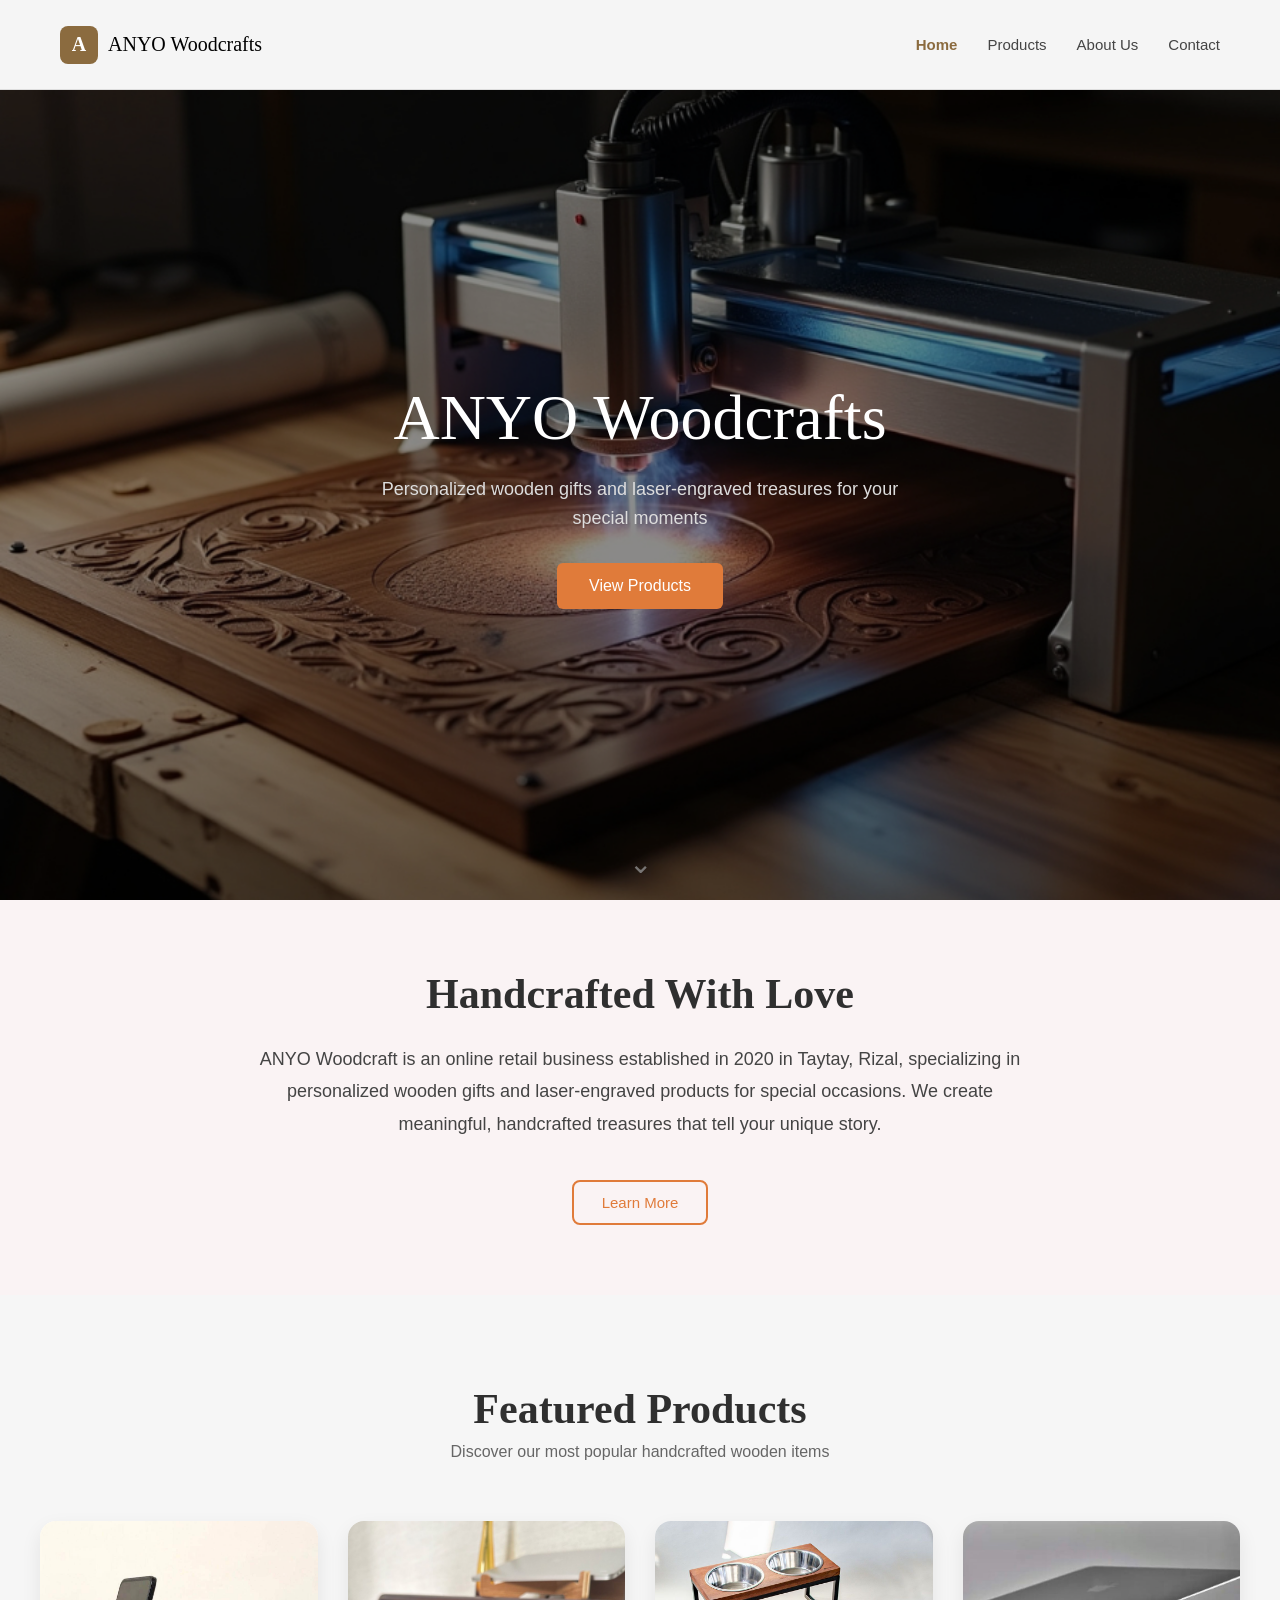
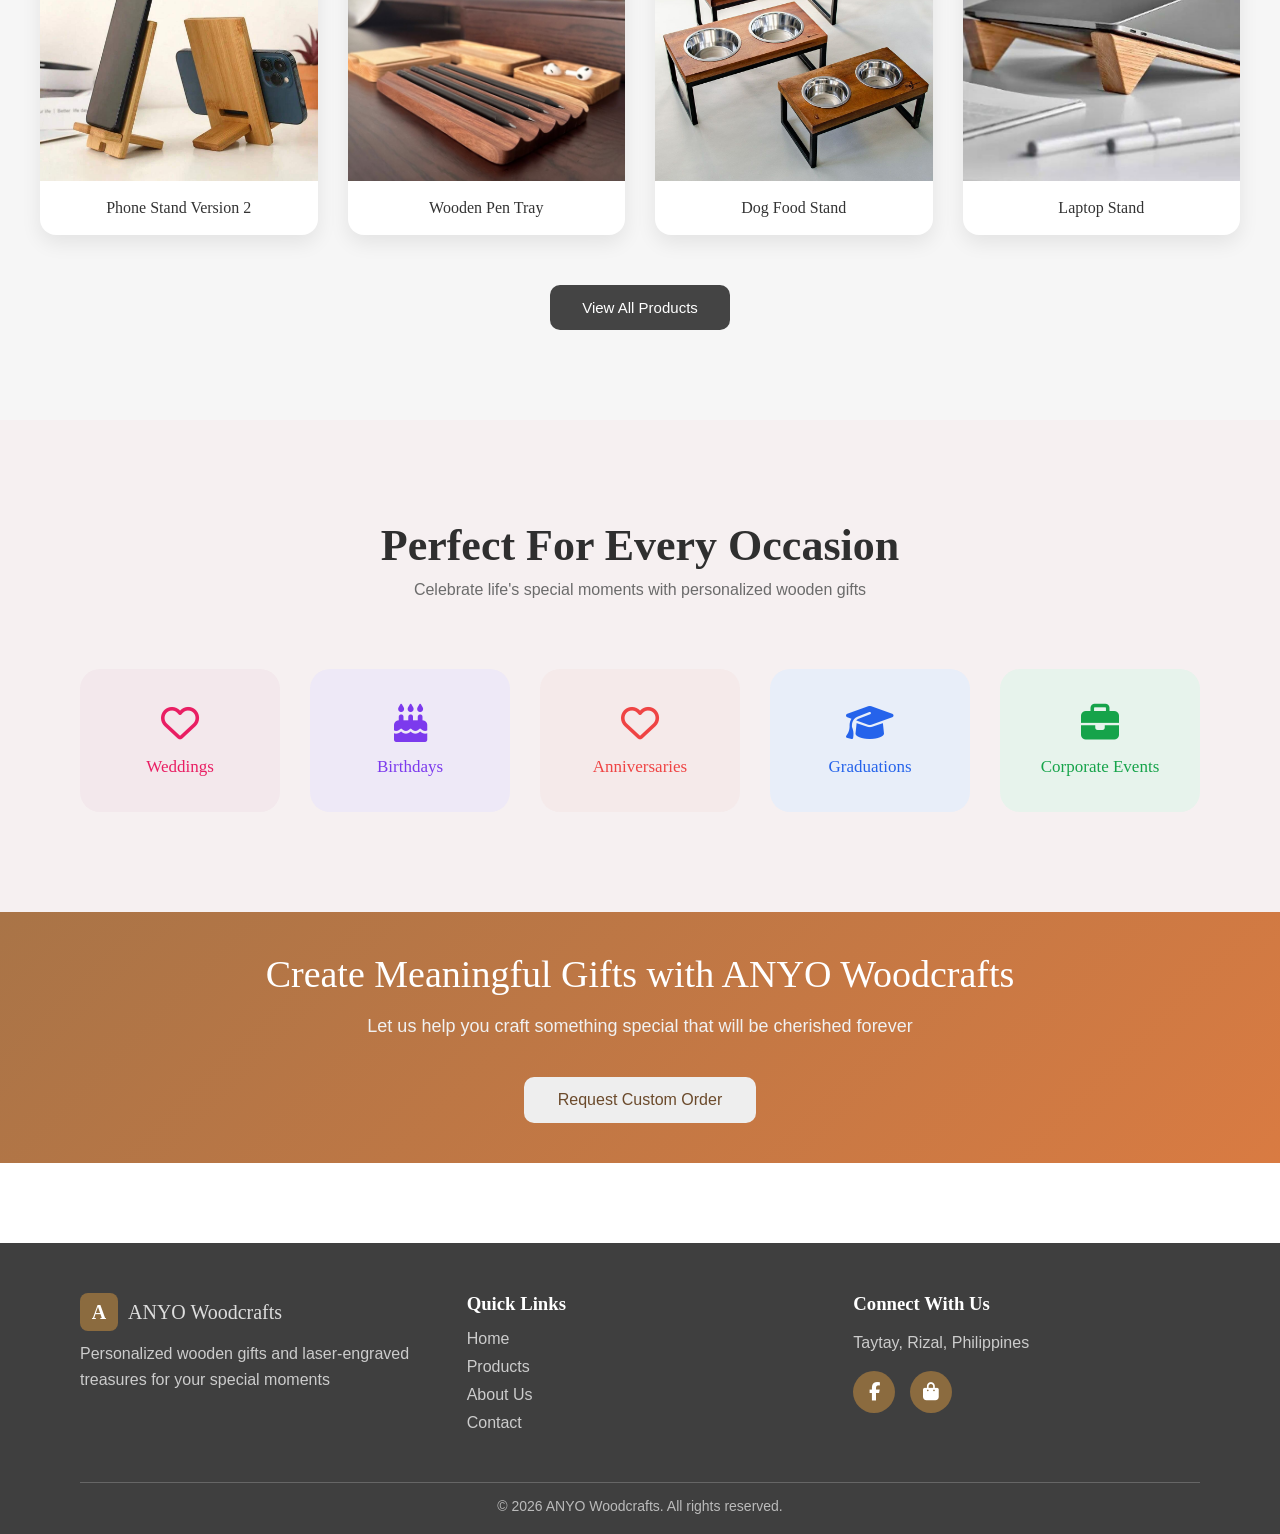
==== index.html @ 1329b44c "Add files via upload" ====
<!DOCTYPE html>
<html lang="en">
<head>
  <meta charset="UTF-8">
  <meta name="viewport" content="width=device-width, initial-scale=1.0">
  <link rel="stylesheet" href="https://cdnjs.cloudflare.com/ajax/libs/font-awesome/6.5.0/css/all.min.css">
  <link rel="stylesheet" href="navfoot.css">
  <link rel="stylesheet" href="index.css">
  <title>ANYO Woodcrafts</title>
</head>
<body>

<header class="navbar">
  <div class="logo">
    <div class="logo-icon">A</div>
    <span>ANYO Woodcrafts</span>
  </div>

  <ul class="nav-links">
    <li><a href="index.html" class="active">Home</a></li>
    <li><a href="products.html">Products</a></li>
    <li><a href="about.html">About Us</a></li>
    <li><a href="contact.html">Contact</a></li>
  </ul>
</header>

<section class="hero">
  <div class="hero-slider">
    <img src="IMAGES/Choosing-the-Right-Wood-for-Laser-Engraving.jpg" class="slide active">
    <img src="IMAGES/HERO11.jpg" class="slide">
    <img src="IMAGES/HERO12.jpg" class="slide">
    <img src="IMAGES/HERO13.jpg" class="slide">
    <img src="IMAGES/HERO14.jpg" class="slide">
  </div>

  <div class="overlay">
    <div class="hero-text">
      <h1>ANYO Woodcrafts</h1>
      <p>
        Personalized wooden gifts and laser-engraved treasures for your <br>
        special moments
      </p>
      <a href="products.html"><button>View Products</button></a>
    </div>
  </div>
</section>

<section class="about">
  <div class="about-content">
    <h1>Handcrafted With Love</h1>
    <p>
      ANYO Woodcraft is an online retail business established in 2020 in Taytay, Rizal,
      specializing in personalized wooden gifts and laser-engraved products for special occasions.
      We create meaningful, handcrafted treasures that tell your unique story.
    </p>
    <a href="about.html"><button>Learn More</button></a>
  </div>
</section>

<section class="featured">
  <h2>Featured Products</h2>
  <p>Discover our most popular handcrafted wooden items</p>

  <div class="featured-grid">
    <div class="featured-card">
      <img src="IMAGES/PHONESTANDV1.jpg" alt="">
      <h3>Phone Stand Version 2</h3>
    </div>

    <div class="featured-card">
      <img src="IMAGES/PENTRAY.jpg" alt="">
      <h3>Wooden Pen Tray</h3>
    </div>

    <div class="featured-card">
      <img src="IMAGES/DOGFOOD.jpg" alt="">
      <h3>Dog Food Stand</h3>
    </div>

    <div class="featured-card">
      <img src="IMAGES/LAPTOP.jpg" alt="">
      <h3>Laptop Stand</h3>
    </div>
  </div>

  <div class="featured-btn">
    <a href="PRODUCTS.html">
      <a href="products.html"><button>View All Products</button></a>
    </a>
  </div>
</section>

<section class="occasion-section">
  <h1>Perfect For Every Occasion</h1>
  <p>Celebrate life's special moments with personalized wooden gifts</p>

  <div class="card-container">
    <div class="card wedding">
      <i class="fa-regular fa-heart"></i>
      <h3>Weddings</h3>
    </div>

    <div class="card birthday">
      <i class="fa-solid fa-cake-candles"></i>
      <h3>Birthdays</h3>
    </div>

    <div class="card anniversary">
      <i class="fa-regular fa-heart"></i>
      <h3>Anniversaries</h3>
    </div>

    <div class="card graduation">
      <i class="fa-solid fa-graduation-cap"></i>
      <h3>Graduations</h3>
    </div>

    <div class="card corporate">
      <i class="fa-solid fa-briefcase"></i>
      <h3>Corporate Events</h3>
    </div>
  </div>
</section>

<section class="cta">
  <div class="cta-content">
    <h1>Create Meaningful Gifts with ANYO Woodcrafts</h1>
    <p>Let us help you craft something special that will be cherished forever</p>
    <a href="contact.html"><button>Request Custom Order</button></a>
  </div>
</section>

<footer class="footer">
  <div class="footer-container">
    <div class="footer-col">
      <div class="logo">
        <div class="logo-icon">A</div>
        <span>ANYO Woodcrafts</span>
      </div>
      <p>
        Personalized wooden gifts and laser-engraved treasures
        for your special moments
      </p>
    </div>

    <div class="footer-col">
      <h3>Quick Links</h3>
      <ul>
        <li><a href="index.html">Home</a></li>
        <li><a href="products.html">Products</a></li>
        <li><a href="about.html">About Us</a></li>
        <li><a href="contact.html">Contact</a></li>
      </ul>
    </div>

    <div class="footer-col">
      <h3>Connect With Us</h3>
      <p>Taytay, Rizal, Philippines</p>

      <div class="socials">
        <a href="https://www.facebook.com/ANYOwoodcrafts" target="_blank" class="circle"><i class="fab fa-facebook-f"></i></a>
        <a href="https://shopee.ph/anyocrafts?fbclid=IwY2xjawRQF3pleHRuA2FlbQIxMABicmlkETFYaTBBODU1bk9Sb3ZVdkI1c3J0YwZhcHBfaWQQMjIyMDM5MTc4ODIwMDg5MgABHsl7JYpnAag40cT2GtHGNo5ySajaBkRY6E9Uuy6pDcKYGKbPfwhMrb3wucGB_aem_eZ4aCbU_QqYVbQXR5XWzCQ" target="_blank" class="circle"><i class="fas fa-shopping-bag"></i></a>
      </div>
    </div>
  </div>

  <div class="footer-bottom">
    © 2026 ANYO Woodcrafts. All rights reserved.
  </div>
</footer>

<script>
let slides = document.querySelectorAll(".slide");
let index = 0;

function changeSlide() {
  slides[index].classList.remove("active");
  index = (index + 1) % slides.length;
  slides[index].classList.add("active");
}

setInterval(changeSlide, 3000);
</script>

<script>
window.addEventListener("scroll", function () {
  const hero = document.querySelector(".hero");
  let offset = window.scrollY;
  hero.style.backgroundPositionY = offset * 0.5 + "px";
});
</script>

</body>
</html>
---- navfoot.css ----
* {
    margin: 0;
    padding: 0;
    box-sizing: border-box;
    }

    /* BODY */
    body {
    font-family: 'Segoe UI', sans-serif;
    font-family: 'Poppins', sans-serif;

     margin: 0;
  padding-top: 90px;
    }
    h1, h2, h3, h4, h5 {
  font-family: 'Playfair Display', serif;
}

    /*FIXED NAVBAR*/
   .navbar {
  position: fixed;
  top: 0;
  left: 0;
  width: 100%;
  height: 90px; /* fixed height */
  z-index: 1000;

  display: flex;
  justify-content: space-between;
  align-items: center;
  padding: 0 60px; /* remove vertical padding */
  background: #f5f5f5;
  border-bottom: 1px solid #ddd;
}

    /* LOGO */
    .logo {
    display: flex;
    align-items: center;
    gap: 10px;
    font-family: 'Playfair Display', serif;
    font-size: 20px;
    }

    .logo-icon {
    background: #8b6b3f;
    color: #fff;
    width: 38px;
    height: 38px;
    display: flex;
    align-items: center;
    justify-content: center;
    border-radius: 8px;
    font-weight: bold;
    }

    /* NAV LINKS */
    .nav-links {
    list-style: none;
    display: flex;
    gap: 30px;
    }

    .nav-links a {
    text-decoration: none;
    color: #444;
    transition: 0.3s;
    font-size: 15px;
    }

    .nav-links a:hover {
    color: #8b6b3f;
    }

    .nav-links .active {
    color: #8b6b3f;
    font-weight: 600;
    }

    /* SPACER */
    .spacer {
    height: 400px;
    }

    /* FOOTER BASE */
.footer {
  background: #3f3f3f;
  color: #ddd;
  padding: 50px 80px 20px;
}

/* FLEX CONTAINER */
.footer-container {
  display: flex;
  justify-content: space-between;
  gap: 40px;
  flex-wrap: wrap;
}

/* COLUMNS */
.footer-col {
  flex: 1;
  min-width: 250px;
}

.footer-col h3 {
  margin-bottom: 15px;
  color: #fff;
}

.footer-col p {
  margin-top: 10px;
  line-height: 1.6;
  color: #ccc;
}

/* LINKS */
.footer-col ul {
  list-style: none;
  padding: 0;
}

.footer-col ul li {
  margin-bottom: 10px;
}

.footer-col ul li a {
  text-decoration: none;
  color: #ccc;
  transition: 0.3s;
}

.footer-col ul li a:hover {
  color: #fff;
}

/* SOCIAL ICONS */
.socials {
  margin-top: 15px;
  display: flex;
  gap: 15px;
}

.circle {
  width: 42px;
  height: 42px;
  background: #8b6b3f;
  border-radius: 50%;
  display: flex;
  align-items: center;
  justify-content: center;
  color: white;
  font-size: 18px;
  text-decoration: none;
  transition: 0.3s ease;
}

.circle:hover {
  background: #a67c52;
  transform: translateY(-3px);
}

/* IMPORTANT FIX */
.footer-bottom {
  width: 100%;
  text-align: center;
  margin-top: 40px;
  padding-top: 15px;
  border-top: 1px solid #666;
  font-size: 14px;
  color: #bbb;
}
---- index.css ----
/* ===== HERO ===== */
.hero {
  height: calc(100vh - 90px);
  position: relative;
  overflow: hidden;
}

.hero-slider {
  position: absolute;
  inset: 0;
  z-index: 0;
}

.slide {
  position: absolute;
  width: 100%;
  height: 100%;
  object-fit: cover;
  opacity: 0;
  transition: opacity 1s ease-in-out;
}

.slide.active {
  opacity: 1;
}

.overlay {
  position: absolute;
  inset: 0;
  background: rgba(0, 0, 0, 0.45);
  display: flex;
  justify-content: center;
  align-items: center;
  text-align: center;
  z-index: 2;
}

.hero-text {
  color: #fff;
  max-width: 700px;
  padding: 0 20px;
}

.hero-text h1 {
  font-family: 'Playfair Display', serif;
  font-size: 64px;
  font-weight: 500;
  margin-bottom: 20px;
}

.hero-text p {
  font-size: 18px;
  line-height: 1.6;
  color: #ddd;
  margin-bottom: 30px;
}

.hero-text button {
  padding: 14px 32px;
  font-size: 16px;
  border: none;
  border-radius: 6px;
  background-color: #e07b3a;
  color: #fff;
  cursor: pointer;
  transition: 0.3s;
}

.hero-text button:hover {
  background-color: #c9652e;
  transform: translateY(-2px);
}

.hero::after {
  content: "⌄";
  position: absolute;
  bottom: 20px;
  left: 50%;
  transform: translateX(-50%);
  color: white;
  font-size: 28px;
  opacity: 0.8;
}


/* ===== ABOUT ===== */
.about {
  background-color: #FAF3F4;
  padding: 70px 100px;
  text-align: center;
}

.about-content {
  max-width: 800px;
  margin: 0 auto;
}

.about h1 {
  font-family: 'Playfair Display', serif;
  font-size: 42px;
  color: #2f2f2f;
  margin-bottom: 25px;
}

.about p {
  font-size: 18px;
  line-height: 1.8;
  color: #444;
  margin-bottom: 40px;
}

.about button {
  padding: 12px 28px;
  font-size: 15px;
  border-radius: 8px;
  border: 2px solid #e07b3a;
  background: transparent;
  color: #e07b3a;
  cursor: pointer;
  transition: all 0.3s ease;
}

.about button:hover {
  background-color: #e07b3a;
  color: #fff;
}


/* ===== FEATURED ===== */
.featured {
  background: #f6f6f6;
  padding: 90px 40px;
  text-align: center;
}

.featured h2 {
  font-family: 'Playfair Display', serif;
  font-size: 42px;
  color: #2f2f2f;
  margin-bottom: 10px;
}

.featured p {
  color: #666;
  font-size: 16px;
  margin-bottom: 60px;
}

.featured-grid {
  display: grid;
  grid-template-columns: repeat(4, 1fr);
  gap: 30px;
  max-width: 1200px;
  margin: auto;
}

.featured-card {
  background: #fff;
  border-radius: 16px;
  overflow: hidden;
  box-shadow: 0 8px 20px rgba(0,0,0,0.08);
  transition: all 0.3s ease;
  cursor: pointer;
  position: relative;
}

.featured-card:hover {
  transform: translateY(-8px);
}

.featured-card img {
  width: 100%;
  height: 260px;
  object-fit: cover;
  display: block;
}

.featured-card h3 {
  padding: 18px;
  font-size: 16px;
  color: #333;
  font-weight: 500;
}

.featured-btn {
  margin-top: 50px;
}

.featured-btn button {
  padding: 14px 32px;
  border-radius: 10px;
  border: none;
  background: #444;
  color: #fff;
  font-size: 15px;
  cursor: pointer;
  transition: 0.3s;
}

.featured-btn button:hover {
  background: #2f2f2f;
  transform: translateY(-2px);
}

@media (max-width: 1000px) {
  .featured-grid {
    grid-template-columns: repeat(2, 1fr);
  }
}

@media (max-width: 600px) {
  .featured-grid {
    grid-template-columns: 1fr;
  }
}


/* ===== OCCASION ===== */
.occasion-section {
  background: #f6f0f1;
  padding: 100px 20px;
  text-align: center;
}

.occasion-section h1 {
  font-family: 'Playfair Display', serif;
  font-size: 44px;
  color: #2f2f2f;
  margin-bottom: 10px;
}

.occasion-section p {
  color: #6b6b6b;
  font-size: 16px;
  margin-bottom: 70px;
}

.card-container {
  display: flex;
  justify-content: center;
  gap: 30px;
  flex-wrap: wrap;
}

.card {
  width: 200px;
  padding: 35px 20px;
  border-radius: 20px;
  background: #fff;
  transition: 0.3s ease;
}

.card i {
  font-size: 38px;
  margin-bottom: 15px;
}

.card h3 {
  font-size: 17px;
  font-weight: 500;
}

.card:hover {
  transform: translateY(-8px);
}

.wedding { background: #f3e8ec; }
.wedding i,
.wedding h3 { color: #e91e63; }

.birthday { background: #eee9f7; }
.birthday i,
.birthday h3 { color: #7c3aed; }

.anniversary { background: #f5eaea; }
.anniversary i,
.anniversary h3 { color: #ef4444; }

.graduation { background: #e8eef9; }
.graduation i,
.graduation h3 { color: #2563eb; }

.corporate { background: #e7f3ec; }
.corporate i,
.corporate h3 { color: #16a34a; }


/* ===== CTA ===== */
.cta {
  padding: 40px 90px;
  text-align: center;
  background: linear-gradient(135deg, #a97447, #d97b42);
  color: white;
  margin-bottom: 80px;
}

.cta-content {
  max-width: 800px;
  margin: auto;
}

.cta h1 {
  font-family: 'Playfair Display', serif;
  font-size: 38px;
  font-weight: 500;
  margin-bottom: 20px;
}

.cta p {
  font-size: 18px;
  color: #f1f1f1;
  font-weight: 450;
  margin-bottom: 40px;
}

.cta button {
  padding: 14px 34px;
  font-size: 16px;
  border: none;
  border-radius: 10px;
  background: #eee;
  color: #6b4a2b;
  cursor: pointer;
  transition: all 0.3s ease;
}

.cta button:hover {
  background: #fff;
  transform: translateY(-3px);
}
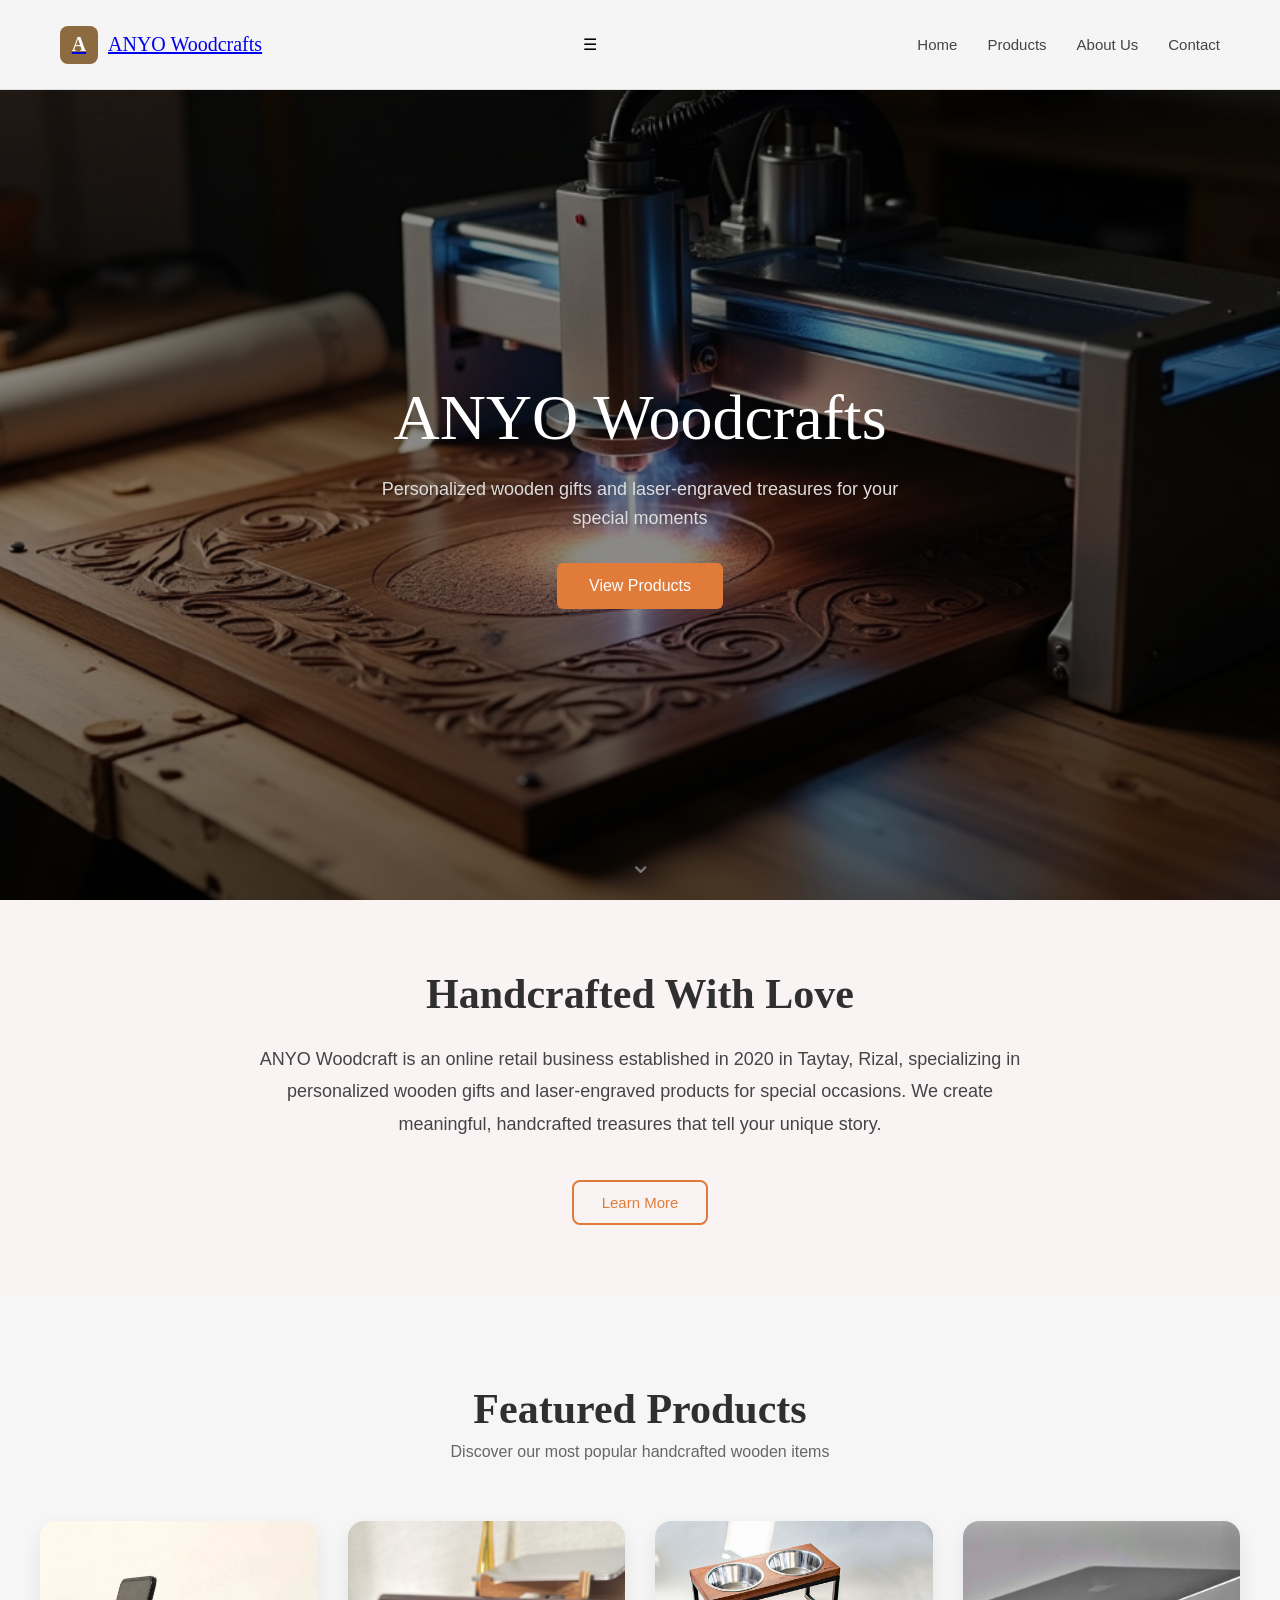
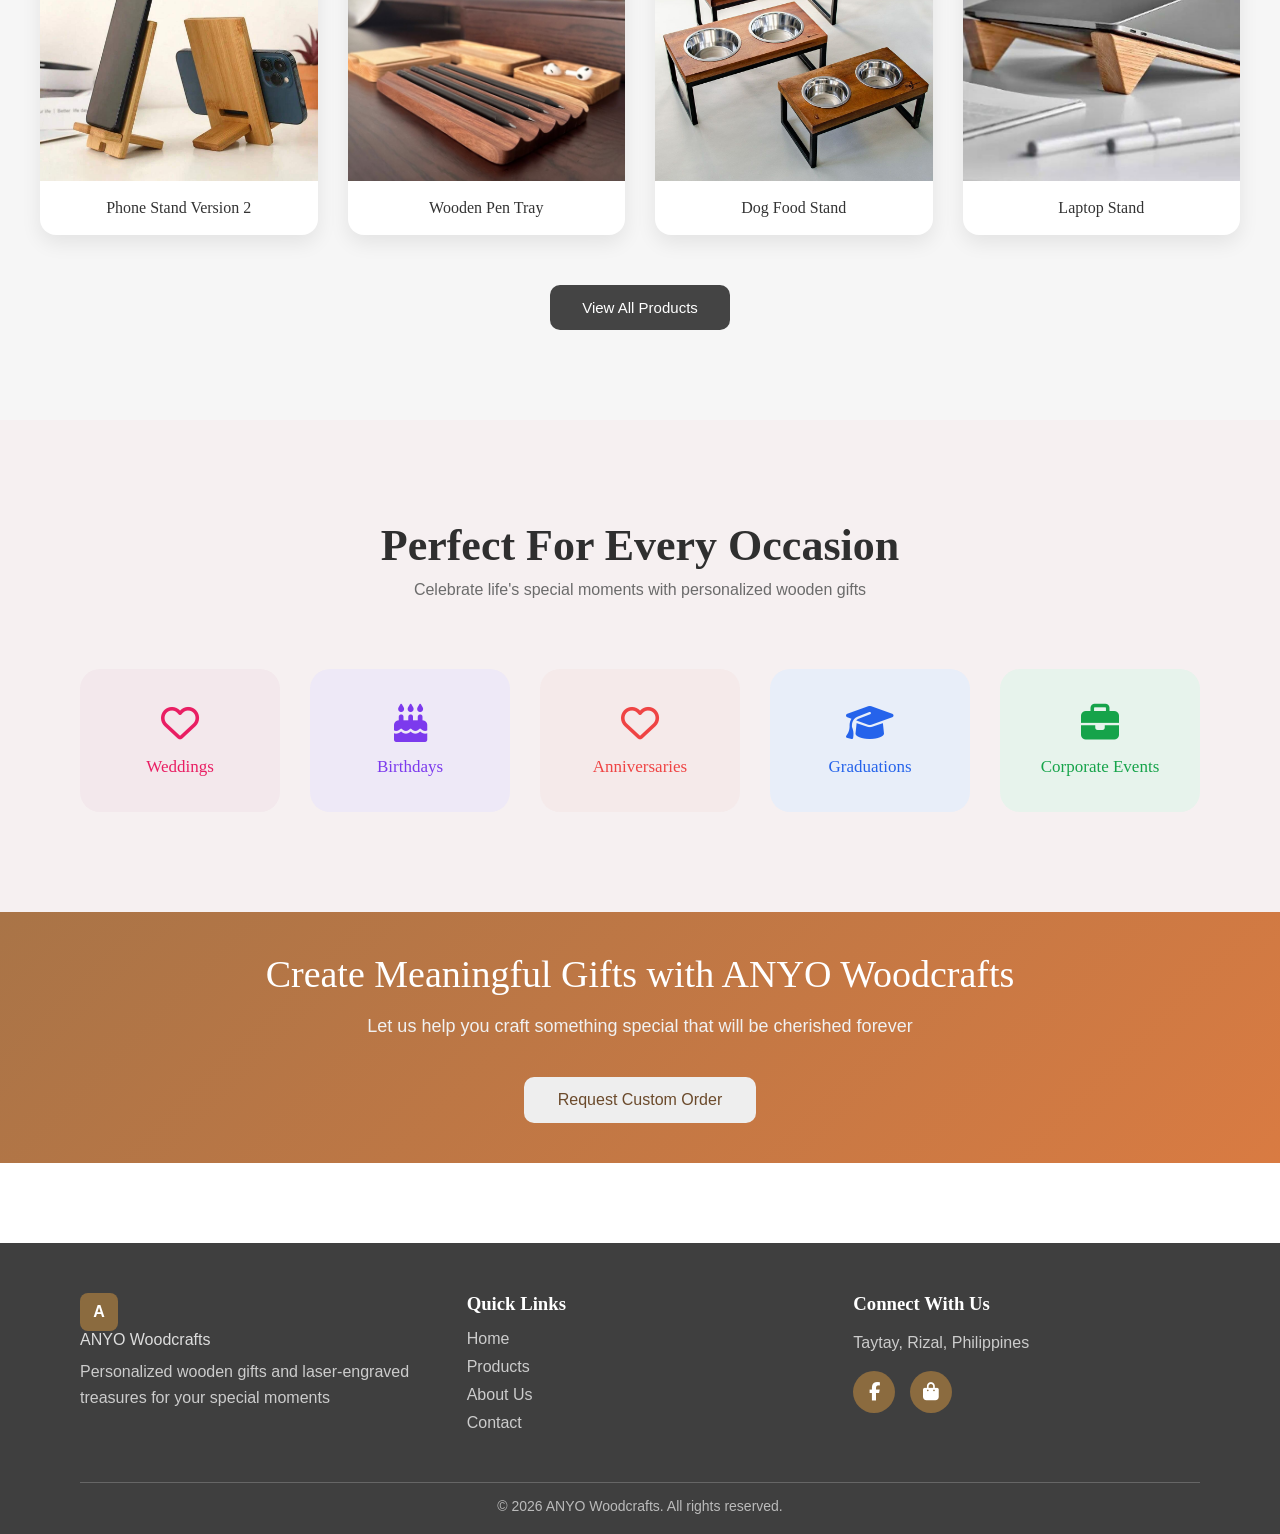
==== commit ea5f5909: "Update index.html" ====
--- a/index.html
+++ b/index.html
@@ -11,13 +11,17 @@
 <body>
 
 <header class="navbar">
-  <div class="logo">
-    <div class="logo-icon">A</div>
-    <span>ANYO Woodcrafts</span>
-  </div>
+  <a href="index.html" class="logo">
+  <div class="logo-icon">A</div>
+  <span>ANYO Woodcrafts</span>
+</a>
 
-  <ul class="nav-links">
-    <li><a href="index.html" class="active">Home</a></li>
+  <div class="menu-toggle" id="menu-toggle">
+  <span id="menu-icon">☰</span>
+</div>
+
+  <ul class="nav-links" id="nav-links">
+    <li><a href="index.html">Home</a></li>
     <li><a href="products.html">Products</a></li>
     <li><a href="about.html">About Us</a></li>
     <li><a href="contact.html">Contact</a></li>
@@ -84,10 +88,8 @@
   </div>
 
   <div class="featured-btn">
-    <a href="PRODUCTS.html">
-      <a href="products.html"><button>View All Products</button></a>
-    </a>
-  </div>
+  <a href="products.html"><button>View All Products</button></a>
+</div>
 </section>
 
 <section class="occasion-section">
@@ -133,10 +135,10 @@
 <footer class="footer">
   <div class="footer-container">
     <div class="footer-col">
-      <div class="logo">
-        <div class="logo-icon">A</div>
-        <span>ANYO Woodcrafts</span>
-      </div>
+      <div class="footer-logo">
+  <div class="logo-icon">A</div>
+  <span>ANYO Woodcrafts</span>
+    </div>
       <p>
         Personalized wooden gifts and laser-engraved treasures
         for your special moments
@@ -190,5 +192,7 @@
 });
 </script>
 
+<script src="script.js"></script>
+
 </body>
-</html>+</html>
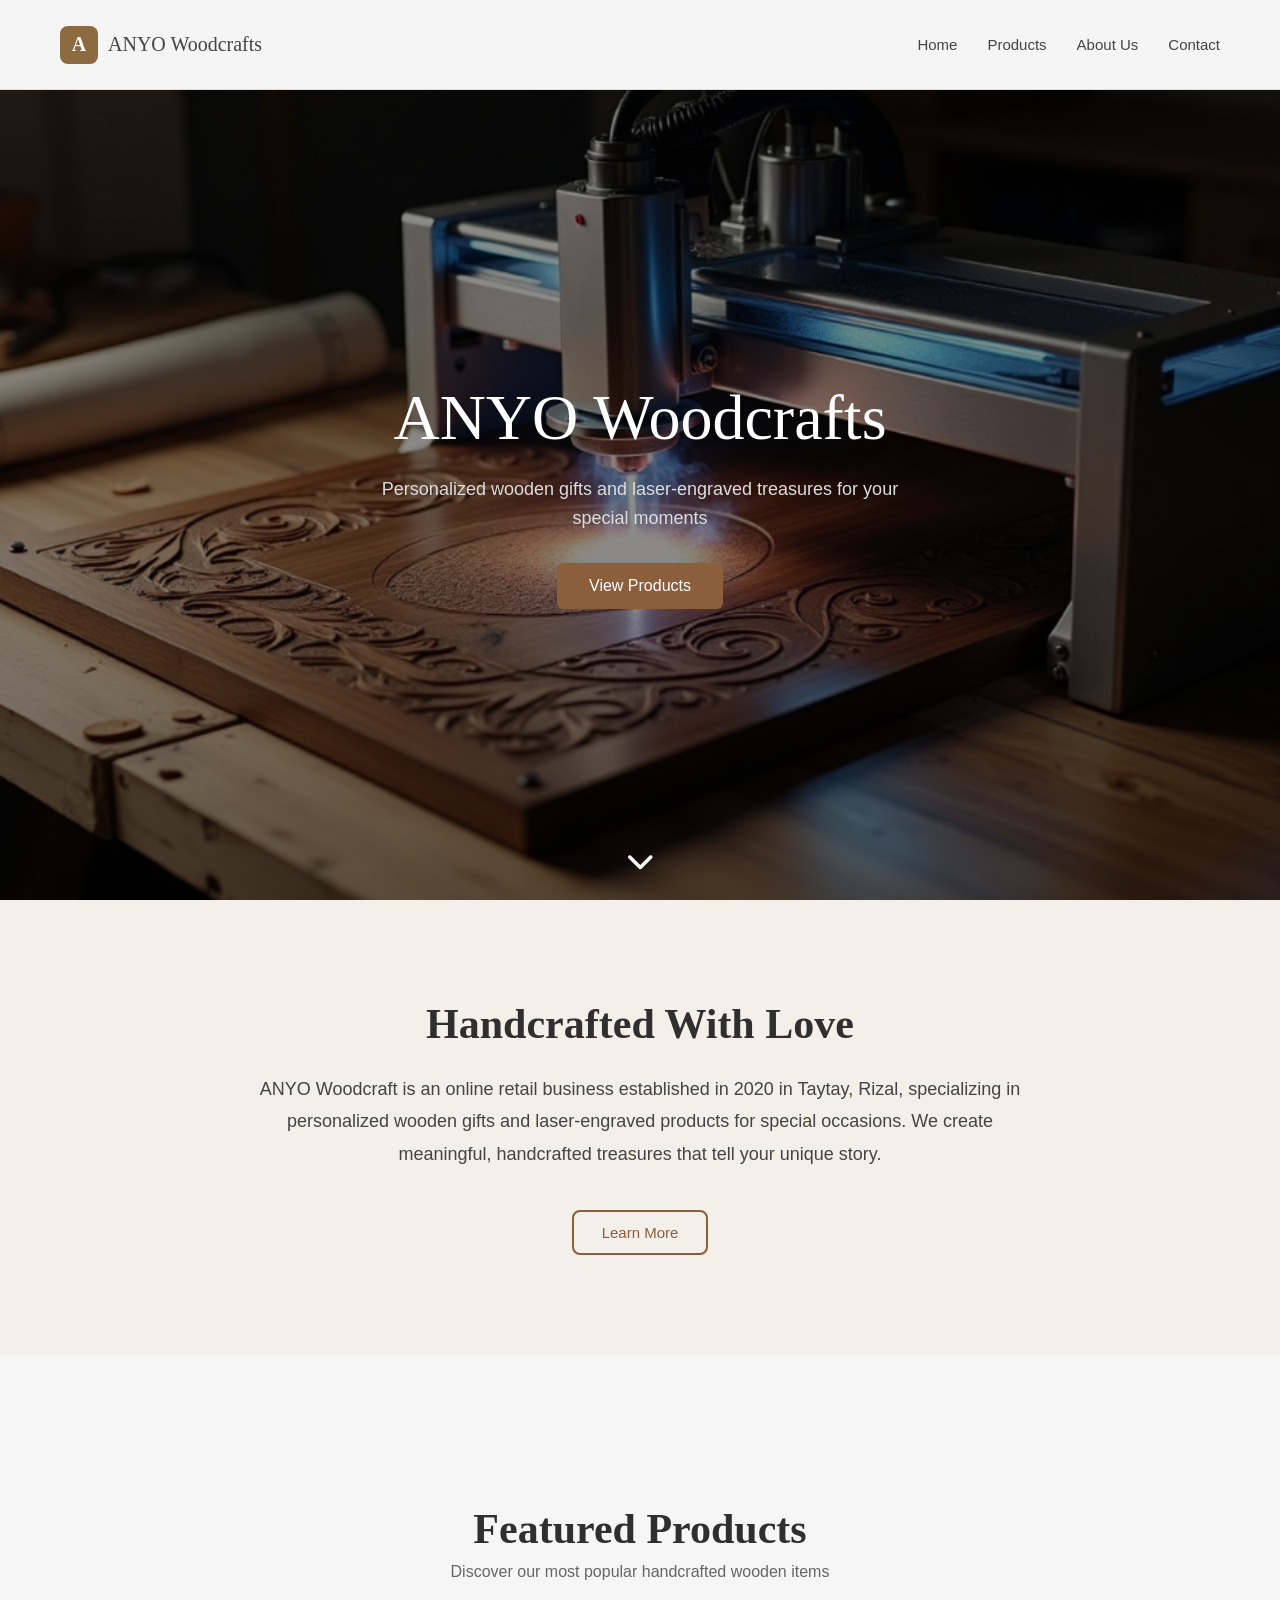
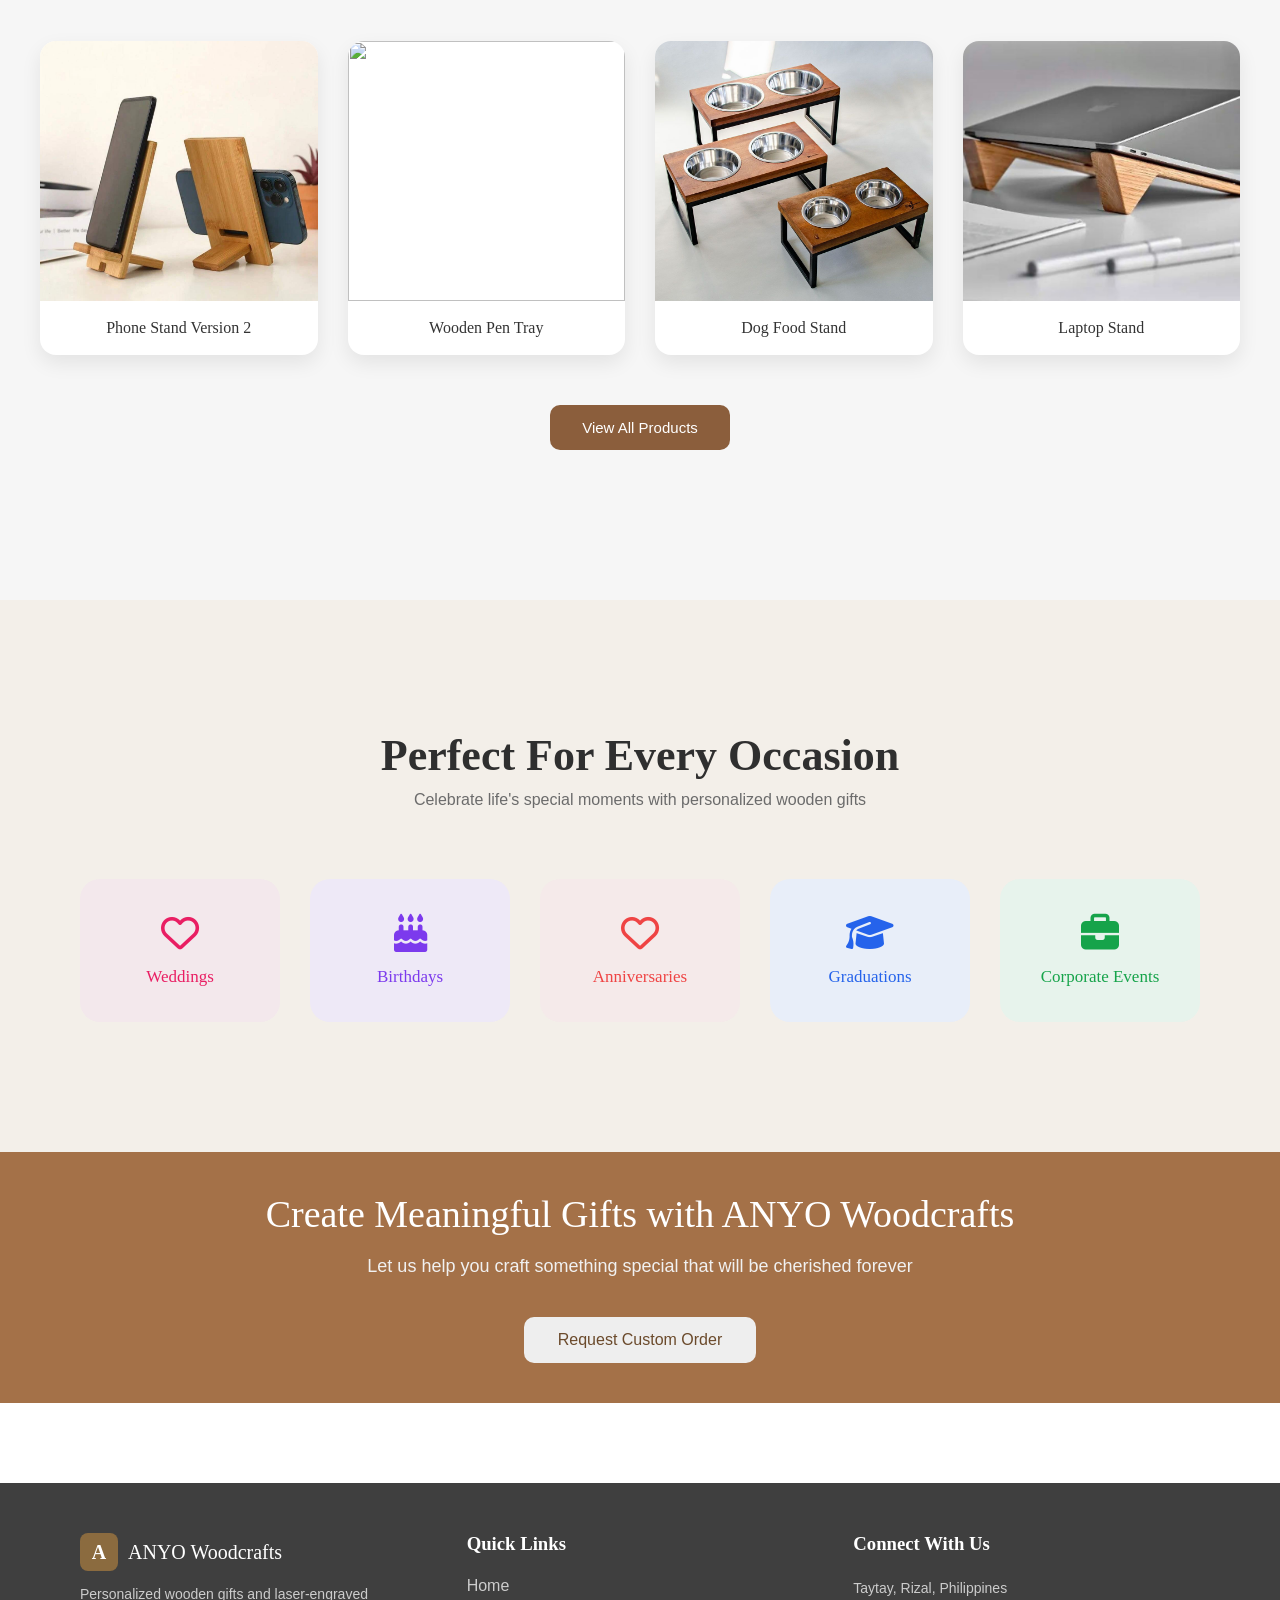
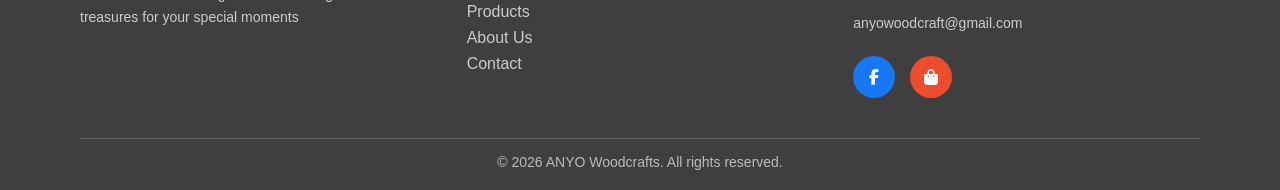
==== commit eeab90ef: "Update index.html" ====
--- a/index.html
+++ b/index.html
@@ -40,16 +40,27 @@
   <div class="overlay">
     <div class="hero-text">
       <h1>ANYO Woodcrafts</h1>
+
       <p>
         Personalized wooden gifts and laser-engraved treasures for your <br>
         special moments
       </p>
-      <a href="products.html"><button>View Products</button></a>
-    </div>
-  </div>
-</section>
-
-<section class="about">
+
+      <a href="products.html">
+        <button>View Products</button>
+      </a>
+    </div>
+  </div>
+
+  <!-- SCROLL DOWN ARROW -->
+  <div class="scroll-down">
+    <a href="#about-section">
+      <i class="fa-solid fa-chevron-down"></i>
+    </a>
+  </div>
+</section>
+
+<section class="about" id="about-section">
   <div class="about-content">
     <h1>Handcrafted With Love</h1>
     <p>
@@ -72,7 +83,7 @@
     </div>
 
     <div class="featured-card">
-      <img src="IMAGES/PENTRAY.jpg" alt="">
+      <img src="IMAGESPRODUCTS/PENTRAYFEA.jpg" alt="">
       <h3>Wooden Pen Tray</h3>
     </div>
 
@@ -158,11 +169,12 @@
     <div class="footer-col">
       <h3>Connect With Us</h3>
       <p>Taytay, Rizal, Philippines</p>
+      <p>anyowoodcraft@gmail.com</p>
 
       <div class="socials">
-        <a href="https://www.facebook.com/ANYOwoodcrafts" target="_blank" class="circle"><i class="fab fa-facebook-f"></i></a>
-        <a href="https://shopee.ph/anyocrafts?fbclid=IwY2xjawRQF3pleHRuA2FlbQIxMABicmlkETFYaTBBODU1bk9Sb3ZVdkI1c3J0YwZhcHBfaWQQMjIyMDM5MTc4ODIwMDg5MgABHsl7JYpnAag40cT2GtHGNo5ySajaBkRY6E9Uuy6pDcKYGKbPfwhMrb3wucGB_aem_eZ4aCbU_QqYVbQXR5XWzCQ" target="_blank" class="circle"><i class="fas fa-shopping-bag"></i></a>
-      </div>
+          <a href="https://www.facebook.com/ANYOwoodcrafts" class="circle fb"><i class="fab fa-facebook-f"></i></a>
+          <a href="https://shopee.ph/anyocrafts" class="circle shopee"><i class="fas fa-shopping-bag"></i></a>
+        </div>
     </div>
   </div>
 
--- a/navfoot.css
+++ b/navfoot.css
@@ -1,115 +1,133 @@
+/* ===== RESET ===== */
 * {
-    margin: 0;
-    padding: 0;
-    box-sizing: border-box;
-    }
-
-    /* BODY */
-    body {
-    font-family: 'Segoe UI', sans-serif;
-    font-family: 'Poppins', sans-serif;
-
-     margin: 0;
+  margin: 0;
+  padding: 0;
+  box-sizing: border-box;
+}
+
+/* ===== BODY ===== */
+body {
+  font-family: 'Poppins', sans-serif;
   padding-top: 90px;
-    }
-    h1, h2, h3, h4, h5 {
+}
+
+h1, h2, h3, h4, h5 {
   font-family: 'Playfair Display', serif;
 }
 
-    /*FIXED NAVBAR*/
-   .navbar {
+/* ================= NAVBAR ================= */
+.navbar {
   position: fixed;
   top: 0;
   left: 0;
   width: 100%;
-  height: 90px; /* fixed height */
+  height: 90px;
   z-index: 1000;
 
   display: flex;
   justify-content: space-between;
   align-items: center;
-  padding: 0 60px; /* remove vertical padding */
+  padding: 0 60px;
+
   background: #f5f5f5;
   border-bottom: 1px solid #ddd;
 }
 
-    /* LOGO */
-    .logo {
-    display: flex;
-    align-items: center;
-    gap: 10px;
-    font-family: 'Playfair Display', serif;
-    font-size: 20px;
-    }
-
-    .logo-icon {
-    background: #8b6b3f;
-    color: #fff;
-    width: 38px;
-    height: 38px;
-    display: flex;
-    align-items: center;
-    justify-content: center;
-    border-radius: 8px;
-    font-weight: bold;
-    }
-
-    /* NAV LINKS */
-    .nav-links {
-    list-style: none;
-    display: flex;
-    gap: 30px;
-    }
-
-    .nav-links a {
-    text-decoration: none;
-    color: #444;
-    transition: 0.3s;
-    font-size: 15px;
-    }
-
-    .nav-links a:hover {
-    color: #8b6b3f;
-    }
-
-    .nav-links .active {
-    color: #8b6b3f;
-    font-weight: 600;
-    }
-
-    /* SPACER */
-    .spacer {
-    height: 400px;
-    }
-
-    /* FOOTER BASE */
+/* ===== LOGO ===== */
+.logo {
+  display: flex;
+  align-items: center;
+  gap: 10px;
+
+  font-family: 'Playfair Display', serif;
+  font-size: 20px;
+
+  text-decoration: none;
+  color: #444;
+}
+
+.logo:hover {
+  opacity: 0.8;
+}
+
+.logo-icon {
+  background: #8b6b3f;
+  color: #fff;
+  width: 38px;
+  height: 38px;
+  display: flex;
+  align-items: center;
+  justify-content: center;
+  border-radius: 8px;
+  font-weight: bold;
+}
+
+/* ===== NAV LINKS ===== */
+.nav-links {
+  list-style: none;
+  display: flex;
+  gap: 30px;
+}
+
+.nav-links a {
+  text-decoration: none;
+  color: #444;
+  font-size: 15px;
+  transition: 0.3s;
+}
+
+.nav-links a:hover,
+.nav-links .active {
+  color: #8b6b3f;
+  font-weight: 600;
+}
+
+/* ===== HAMBURGER ===== */
+.menu-toggle {
+  display: none;
+  font-size: 26px;
+  cursor: pointer;
+  z-index: 1100;
+}
+
+/* ================= FOOTER ================= */
 .footer {
   background: #3f3f3f;
   color: #ddd;
   padding: 50px 80px 20px;
 }
 
-/* FLEX CONTAINER */
+/* ===== FOOTER LOGO ===== */
+.footer-logo {
+  display: flex;
+  align-items: center;
+  gap: 10px;
+
+  font-family: 'Playfair Display', serif;
+  font-size: 20px;
+
+  color: #fff;
+}
+
 .footer-container {
-  display: flex;
-  justify-content: space-between;
+  display: grid;
+  grid-template-columns: repeat(3, 1fr);
   gap: 40px;
-  flex-wrap: wrap;
-}
-
-/* COLUMNS */
+}
+
 .footer-col {
-  flex: 1;
-  min-width: 250px;
+  display: flex;
+  flex-direction: column;
+  gap: 12px;
 }
 
 .footer-col h3 {
-  margin-bottom: 15px;
-  color: #fff;
+  color: #fff;
+  margin-bottom: 10px;
 }
 
 .footer-col p {
-  margin-top: 10px;
+  font-size: 14px;
   line-height: 1.6;
   color: #ccc;
 }
@@ -117,28 +135,28 @@
 /* LINKS */
 .footer-col ul {
   list-style: none;
-  padding: 0;
 }
 
 .footer-col ul li {
-  margin-bottom: 10px;
+  margin-bottom: 8px;
 }
 
 .footer-col ul li a {
   text-decoration: none;
   color: #ccc;
-  transition: 0.3s;
+  transition: 0.25s ease;
 }
 
 .footer-col ul li a:hover {
   color: #fff;
-}
-
-/* SOCIAL ICONS */
+  padding-left: 4px;
+}
+
+/* SOCIALS */
 .socials {
-  margin-top: 15px;
   display: flex;
   gap: 15px;
+  margin-top: 10px;
 }
 
 .circle {
@@ -150,7 +168,6 @@
   align-items: center;
   justify-content: center;
   color: white;
-  font-size: 18px;
   text-decoration: none;
   transition: 0.3s ease;
 }
@@ -160,13 +177,93 @@
   transform: translateY(-3px);
 }
 
-/* IMPORTANT FIX */
+/* FOOTER BOTTOM */
 .footer-bottom {
-  width: 100%;
   text-align: center;
   margin-top: 40px;
   padding-top: 15px;
   border-top: 1px solid #666;
   font-size: 14px;
   color: #bbb;
-}+}
+
+/* ================= RESPONSIVE ================= */
+
+/* TABLET + MOBILE NAV */
+@media (max-width: 1024px) {
+
+  .navbar {
+    padding: 0 20px;
+  }
+
+  .menu-toggle {
+    display: block;
+  }
+
+  .nav-links {
+    position: fixed;
+    top: 0;
+    right: 0;
+    height: 100vh;
+    width: 260px;
+    background: #f5f5f5;
+
+    flex-direction: column;
+    justify-content: center;
+    align-items: flex-start;
+
+    padding: 100px 30px;
+    gap: 30px;
+
+    transform: translateX(100%);
+    transition: 0.3s ease-in-out;
+  }
+
+  .nav-links.active {
+    transform: translateX(0);
+  }
+
+  .nav-links li {
+    width: 100%;
+  }
+
+  .nav-links a {
+    display: block;
+    width: 100%;
+    padding: 12px 0;
+    font-size: 18px;
+    border-bottom: 1px solid #ddd;
+  }
+
+  .nav-links a:hover {
+    background: rgba(139, 107, 63, 0.08);
+    padding-left: 12px;
+    border-radius: 6px;
+  }
+
+  /* FOOTER */
+  .footer-container {
+    grid-template-columns: 1fr;
+    text-align: center;
+  }
+
+  .footer-col {
+    align-items: center;
+  }
+
+  .socials {
+    justify-content: center;
+  }
+}
+
+/* MOBILE */
+@media (max-width: 600px) {
+
+  .footer {
+    padding: 40px 20px 20px;
+  }
+
+  .footer-bottom {
+    font-size: 12px;
+  }
+}
--- a/index.css
+++ b/index.css
@@ -1,4 +1,4 @@
-/* ===== HERO ===== */
+/* ===== HERO SECTION ===== */
 .hero {
   height: calc(100vh - 90px);
   position: relative;
@@ -28,10 +28,12 @@
   position: absolute;
   inset: 0;
   background: rgba(0, 0, 0, 0.45);
+
   display: flex;
   justify-content: center;
   align-items: center;
   text-align: center;
+
   z-index: 2;
 }
 
@@ -60,33 +62,80 @@
   font-size: 16px;
   border: none;
   border-radius: 6px;
-  background-color: #e07b3a;
+  background: #8B5E3C;
   color: #fff;
   cursor: pointer;
-  transition: 0.3s;
+  transition: 0.3s ease;
 }
 
 .hero-text button:hover {
-  background-color: #c9652e;
+  background: #A47148;
   transform: translateY(-2px);
 }
 
-.hero::after {
-  content: "⌄";
+
+/* ===== HERO RESPONSIVE ===== */
+@media (max-width: 768px) {
+  .hero-text h1 {
+    font-size: 42px;
+  }
+
+  .hero-text p {
+    font-size: 16px;
+  }
+
+  .hero-text button {
+    padding: 12px 24px;
+  }
+}
+
+
+
+/* ===== SCROLL ===== */
+.scroll-down {
   position: absolute;
-  bottom: 20px;
+  bottom: 25px;
   left: 50%;
   transform: translateX(-50%);
+  z-index: 10;
+}
+
+.scroll-down a {
   color: white;
   font-size: 28px;
-  opacity: 0.8;
-}
-
-
-/* ===== ABOUT ===== */
+  text-decoration: none;
+
+  display: flex;
+  align-items: center;
+  justify-content: center;
+
+  animation: bounce 1.8s infinite;
+  transition: all 0.3s ease;
+}
+
+.scroll-down a:hover {
+  color: #e07b3a;
+  transform: translateY(0) scale(1.2);
+}
+
+@keyframes bounce {
+  0%, 100% {
+    transform: translateY(0);
+    opacity: 0.7;
+  }
+
+  50% {
+    transform: translateY(10px);
+    opacity: 1;
+  }
+}
+
+
+
+/* ===== ABOUT SECTION ===== */
 .about {
-  background-color: #FAF3F4;
-  padding: 70px 100px;
+  background: #f3efe9;
+  padding: 100px;
   text-align: center;
 }
 
@@ -113,23 +162,40 @@
   padding: 12px 28px;
   font-size: 15px;
   border-radius: 8px;
-  border: 2px solid #e07b3a;
+  border: 2px solid #8B5E3C;
   background: transparent;
-  color: #e07b3a;
+  color: #8B5E3C;
   cursor: pointer;
   transition: all 0.3s ease;
 }
 
 .about button:hover {
-  background-color: #e07b3a;
+  background: #8B5E3C;
   color: #fff;
 }
 
 
-/* ===== FEATURED ===== */
+/* ===== ABOUT RESPONSIVE ===== */
+@media (max-width: 768px) {
+  .about {
+    padding: 80px 25px;
+  }
+
+  .about h1 {
+    font-size: 34px;
+  }
+
+  .about p {
+    font-size: 16px;
+  }
+}
+
+
+
+/* ===== FEATURED SECTION ===== */
 .featured {
   background: #f6f6f6;
-  padding: 90px 40px;
+  padding: 150px 40px;
   text-align: center;
 }
 
@@ -150,6 +216,7 @@
   display: grid;
   grid-template-columns: repeat(4, 1fr);
   gap: 30px;
+
   max-width: 1200px;
   margin: auto;
 }
@@ -158,10 +225,11 @@
   background: #fff;
   border-radius: 16px;
   overflow: hidden;
+
   box-shadow: 0 8px 20px rgba(0,0,0,0.08);
+
   transition: all 0.3s ease;
   cursor: pointer;
-  position: relative;
 }
 
 .featured-card:hover {
@@ -190,35 +258,52 @@
   padding: 14px 32px;
   border-radius: 10px;
   border: none;
-  background: #444;
+
+  background: #8B5E3C;
   color: #fff;
+
   font-size: 15px;
   cursor: pointer;
-  transition: 0.3s;
+  transition: 0.3s ease;
 }
 
 .featured-btn button:hover {
-  background: #2f2f2f;
+  background: #A47148;
   transform: translateY(-2px);
 }
 
-@media (max-width: 1000px) {
+
+/* ===== FEATURED RESPONSIVE ===== */
+@media (max-width: 1024px) {
   .featured-grid {
     grid-template-columns: repeat(2, 1fr);
   }
 }
 
 @media (max-width: 600px) {
+  .featured {
+    padding: 100px 20px;
+  }
+
   .featured-grid {
-    grid-template-columns: 1fr;
-  }
-}
-
-
-/* ===== OCCASION ===== */
+    gap: 15px;
+  }
+
+  .featured-card img {
+    height: 180px;
+  }
+
+  .featured h2 {
+    font-size: 34px;
+  }
+}
+
+
+
+/* ===== OCCATION SECTION ===== */
 .occasion-section {
-  background: #f6f0f1;
-  padding: 100px 20px;
+  background: #f3efe9;
+  padding: 130px 20px;
   text-align: center;
 }
 
@@ -236,18 +321,25 @@
 }
 
 .card-container {
-  display: flex;
+  display: grid;
+  grid-template-columns: repeat(auto-fit, minmax(180px, 200px));
   justify-content: center;
   gap: 30px;
-  flex-wrap: wrap;
 }
 
 .card {
-  width: 200px;
+  width: 100%;
+  max-width: 200px;
+
   padding: 35px 20px;
   border-radius: 20px;
+
   background: #fff;
   transition: 0.3s ease;
+}
+
+.card:hover {
+  transform: translateY(-8px);
 }
 
 .card i {
@@ -260,37 +352,114 @@
   font-weight: 500;
 }
 
-.card:hover {
-  transform: translateY(-8px);
-}
-
-.wedding { background: #f3e8ec; }
+
+/* ===== CARD COLORS ===== */
+.wedding {
+  background: #f3e8ec;
+}
+
 .wedding i,
-.wedding h3 { color: #e91e63; }
-
-.birthday { background: #eee9f7; }
+.wedding h3 {
+  color: #e91e63;
+}
+
+.birthday {
+  background: #eee9f7;
+}
+
 .birthday i,
-.birthday h3 { color: #7c3aed; }
-
-.anniversary { background: #f5eaea; }
+.birthday h3 {
+  color: #7c3aed;
+}
+
+.anniversary {
+  background: #f5eaea;
+}
+
 .anniversary i,
-.anniversary h3 { color: #ef4444; }
-
-.graduation { background: #e8eef9; }
+.anniversary h3 {
+  color: #ef4444;
+}
+
+.graduation {
+  background: #e8eef9;
+}
+
 .graduation i,
-.graduation h3 { color: #2563eb; }
-
-.corporate { background: #e7f3ec; }
+.graduation h3 {
+  color: #2563eb;
+}
+
+.corporate {
+  background: #e7f3ec;
+}
+
 .corporate i,
-.corporate h3 { color: #16a34a; }
-
-
-/* ===== CTA ===== */
+.corporate h3 {
+  color: #16a34a;
+}
+
+
+/* ===== OCCASION RESPONSIVE ===== */
+@media (max-width: 600px) {
+  .card-container {
+    grid-template-columns: repeat(2, 1fr);
+    justify-items: center;
+  }
+
+  .card {
+    max-width: 180px;
+  }
+
+  .card-container .card:nth-child(5) {
+    grid-column: 1 / -1;
+    justify-self: center;
+  }
+}
+
+@media (min-width: 601px) and (max-width: 1100px) {
+  .card-container {
+    grid-template-columns: repeat(6, 1fr);
+    justify-items: center;
+  }
+
+  .card-container .card:nth-child(1) {
+    grid-column: 1 / 3;
+  }
+
+  .card-container .card:nth-child(2) {
+    grid-column: 3 / 5;
+  }
+
+  .card-container .card:nth-child(3) {
+    grid-column: 5 / 7;
+  }
+
+  .card-container .card:nth-child(4) {
+    grid-column: 2 / 4;
+  }
+
+  .card-container .card:nth-child(5) {
+    grid-column: 4 / 6;
+  }
+}
+
+@media (min-width: 1101px) {
+  .card-container {
+    grid-template-columns: repeat(5, 200px);
+  }
+}
+
+
+
+/* ===== CTA SECTION ===== */
 .cta {
   padding: 40px 90px;
   text-align: center;
-  background: linear-gradient(135deg, #a97447, #d97b42);
+
+  background: #A47148;
   color: white;
+
   margin-bottom: 80px;
 }
 
@@ -316,10 +485,13 @@
 .cta button {
   padding: 14px 34px;
   font-size: 16px;
+
   border: none;
   border-radius: 10px;
+
   background: #eee;
   color: #6b4a2b;
+
   cursor: pointer;
   transition: all 0.3s ease;
 }
@@ -327,4 +499,28 @@
 .cta button:hover {
   background: #fff;
   transform: translateY(-3px);
-}+}
+
+
+/* ===== CTA RESPONSIVE ===== */
+@media (max-width: 768px) {
+  .cta {
+    padding: 70px 25px;
+  }
+
+  .cta h1 {
+    font-size: 32px;
+  }
+
+  .cta p {
+    font-size: 16px;
+  }
+}
+
+.fb {
+  background: #1877f2;
+}
+
+.shopee {
+  background: #ee4d2d;
+}
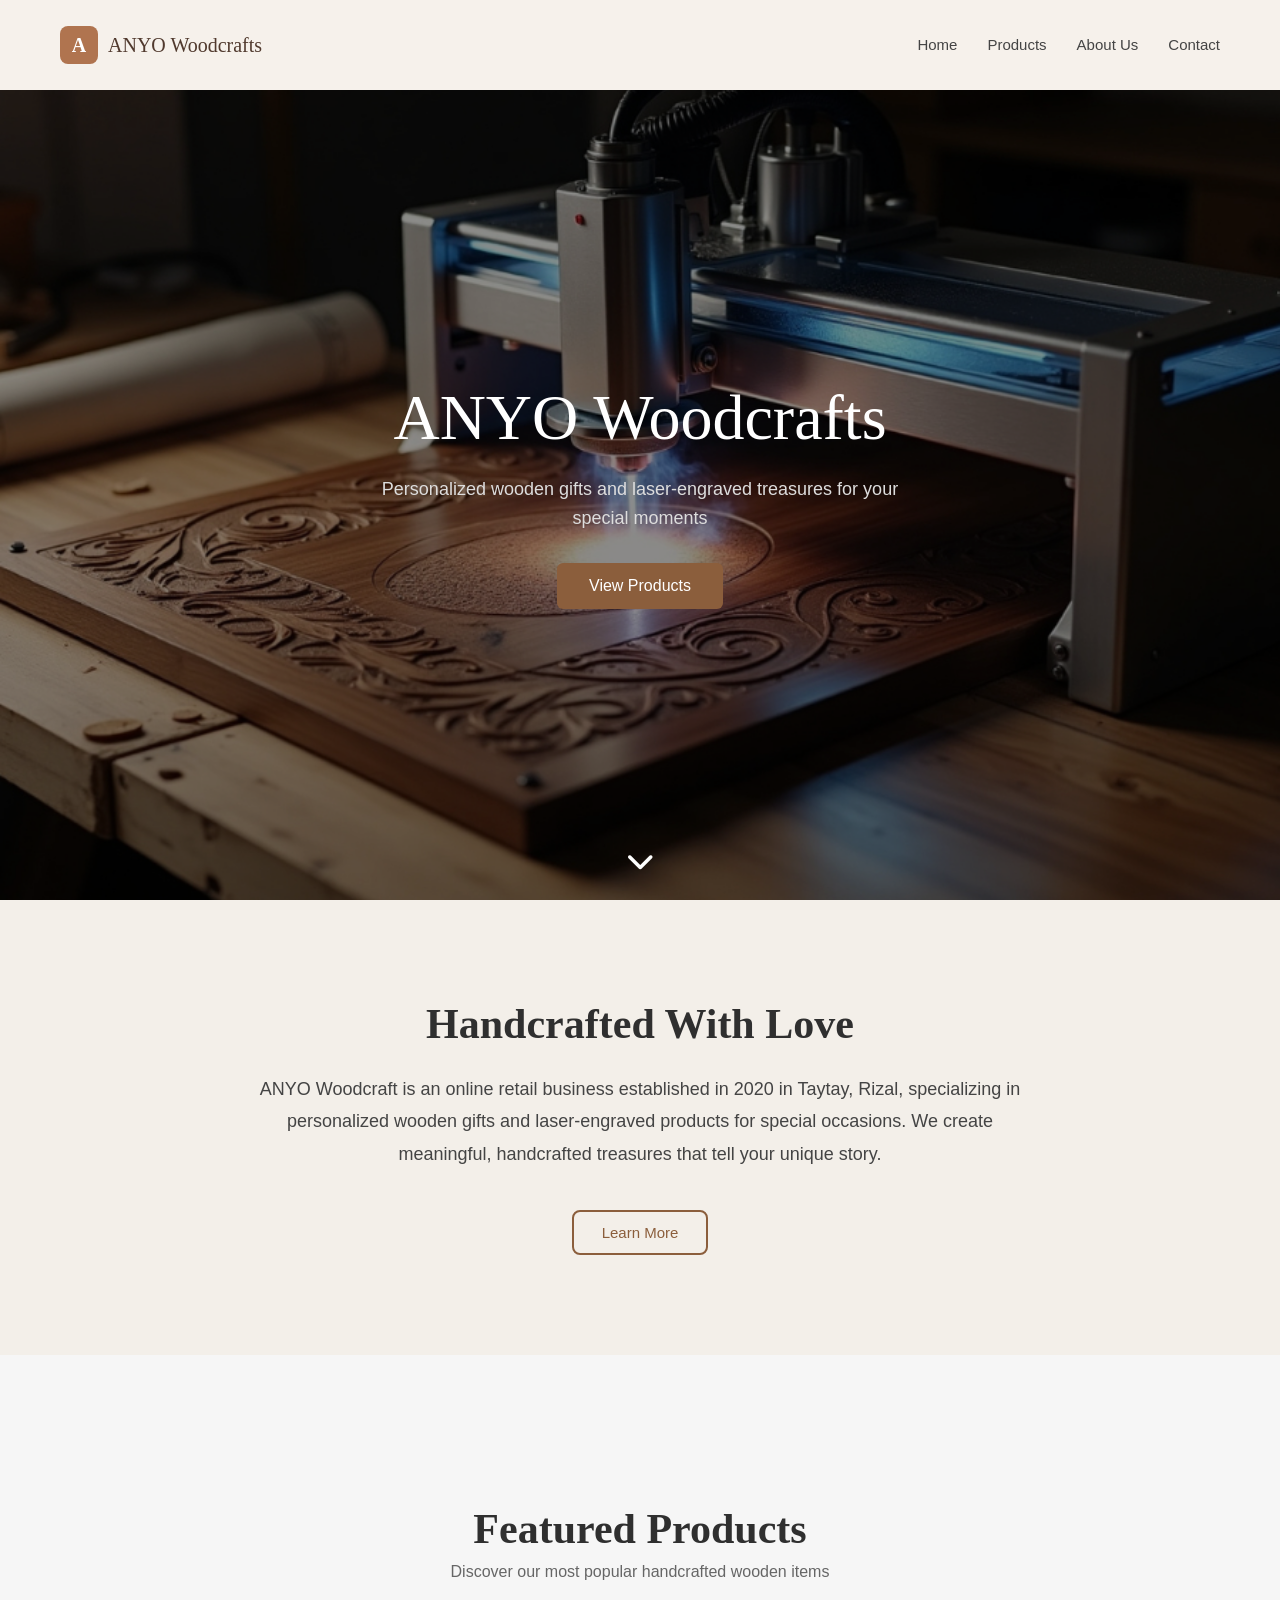
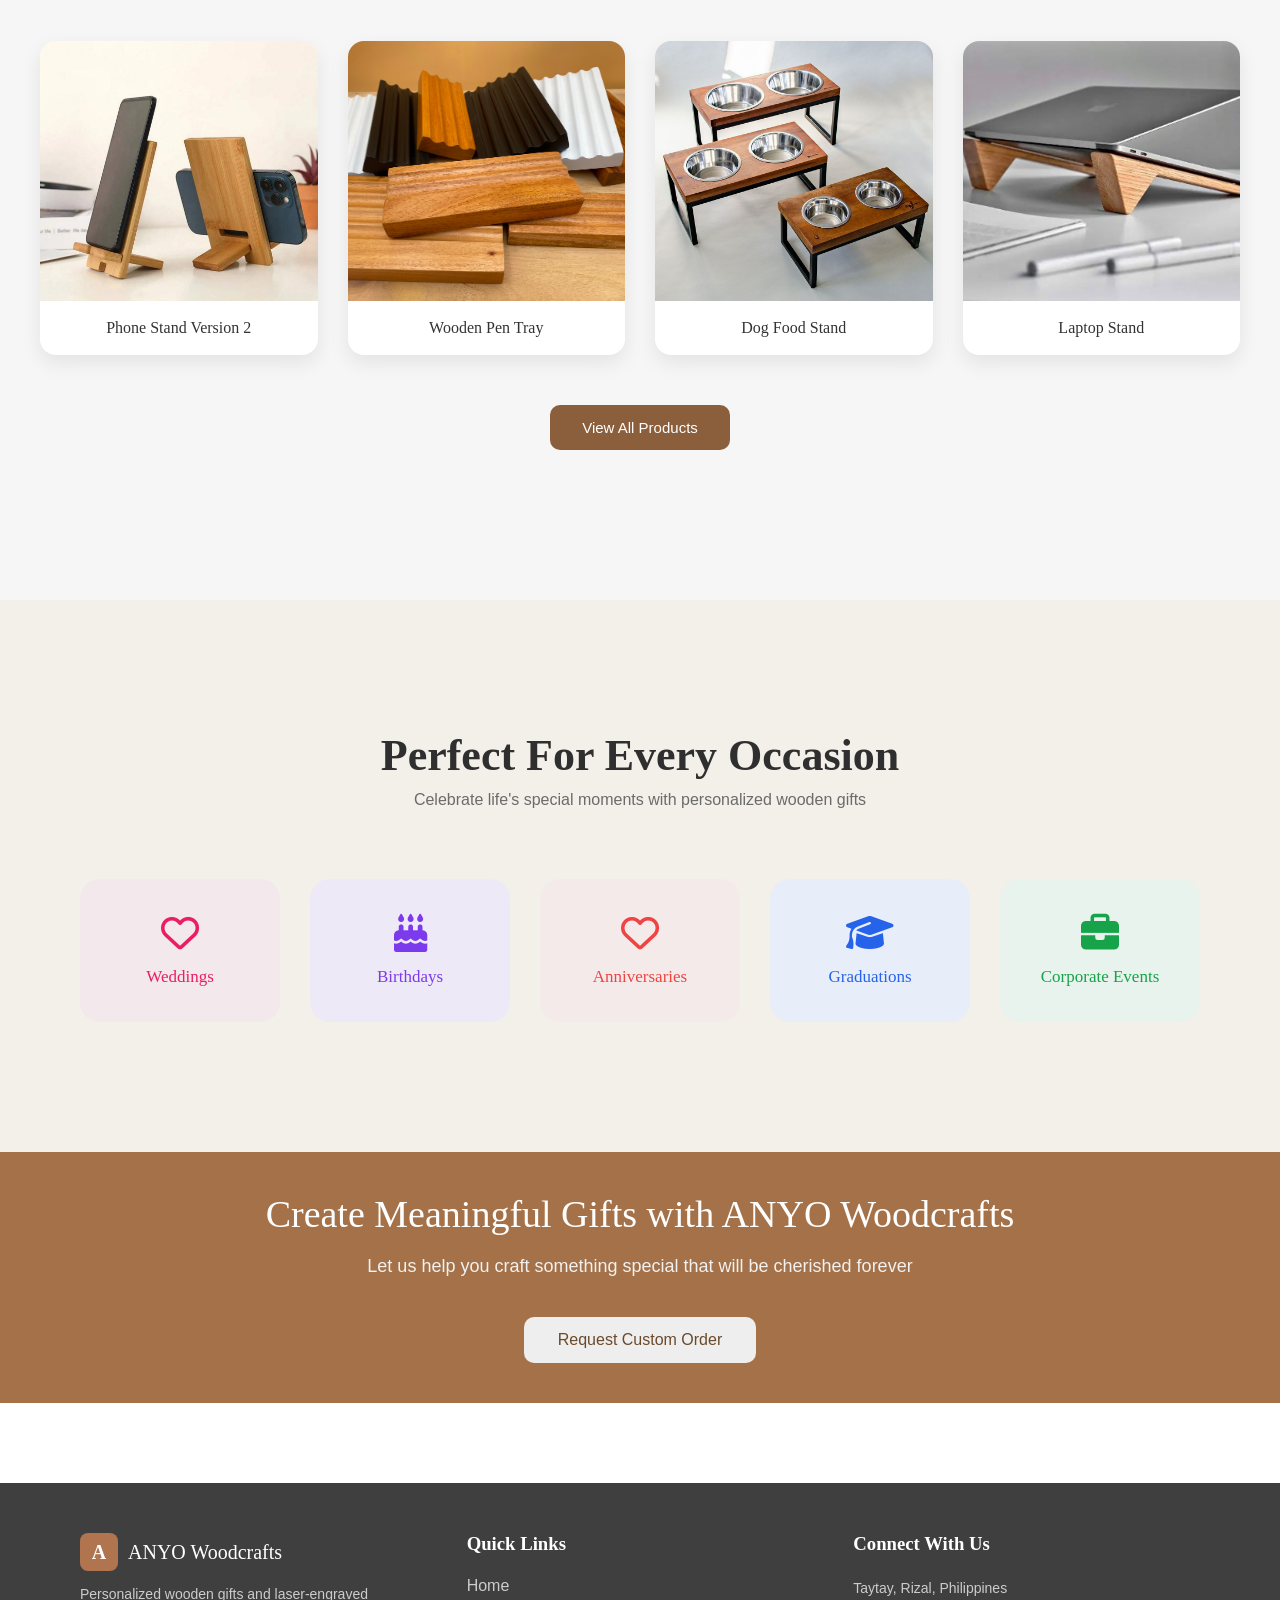
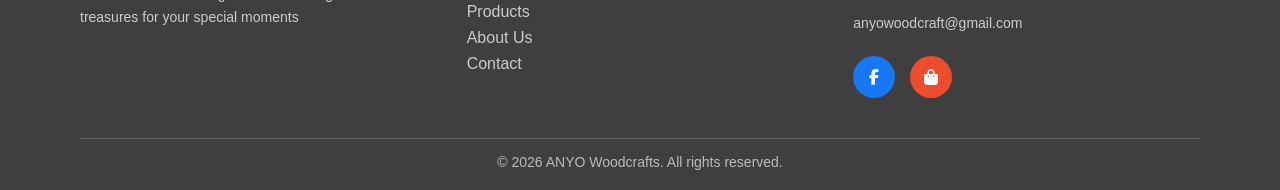
==== commit 8ad3f3ca: "Update index.html" ====
--- a/index.html
+++ b/index.html
@@ -3,6 +3,7 @@
 <head>
   <meta charset="UTF-8">
   <meta name="viewport" content="width=device-width, initial-scale=1.0">
+  <link rel="icon" type="image/png" href="IMAGES/favicon.png">
   <link rel="stylesheet" href="https://cdnjs.cloudflare.com/ajax/libs/font-awesome/6.5.0/css/all.min.css">
   <link rel="stylesheet" href="navfoot.css">
   <link rel="stylesheet" href="index.css">
@@ -172,9 +173,14 @@
       <p>anyowoodcraft@gmail.com</p>
 
       <div class="socials">
-          <a href="https://www.facebook.com/ANYOwoodcrafts" class="circle fb"><i class="fab fa-facebook-f"></i></a>
-          <a href="https://shopee.ph/anyocrafts" class="circle shopee"><i class="fas fa-shopping-bag"></i></a>
-        </div>
+  <a href="https://www.facebook.com/ANYOwoodcrafts" class="circle fb" target="_blank">
+    <i class="fab fa-facebook-f"></i>
+  </a>
+
+  <a href="https://shopee.ph/anyocrafts" class="circle shopee" target="_blank">
+    <i class="fas fa-shopping-bag"></i>
+  </a>
+</div>
     </div>
   </div>
 
--- a/navfoot.css
+++ b/navfoot.css
@@ -29,8 +29,7 @@
   align-items: center;
   padding: 0 60px;
 
-  background: #f5f5f5;
-  border-bottom: 1px solid #ddd;
+  background: #F6F1EB;
 }
 
 /* ===== LOGO ===== */
@@ -43,7 +42,7 @@
   font-size: 20px;
 
   text-decoration: none;
-  color: #444;
+  color: #50392D;
 }
 
 .logo:hover {
@@ -51,7 +50,7 @@
 }
 
 .logo-icon {
-  background: #8b6b3f;
+  background: #B0744F;
   color: #fff;
   width: 38px;
   height: 38px;
@@ -70,6 +69,7 @@
 }
 
 .nav-links a {
+  color: #50392D;
   text-decoration: none;
   color: #444;
   font-size: 15px;
@@ -78,7 +78,7 @@
 
 .nav-links a:hover,
 .nav-links .active {
-  color: #8b6b3f;
+  color: #B0744F;
   font-weight: 600;
 }
 
